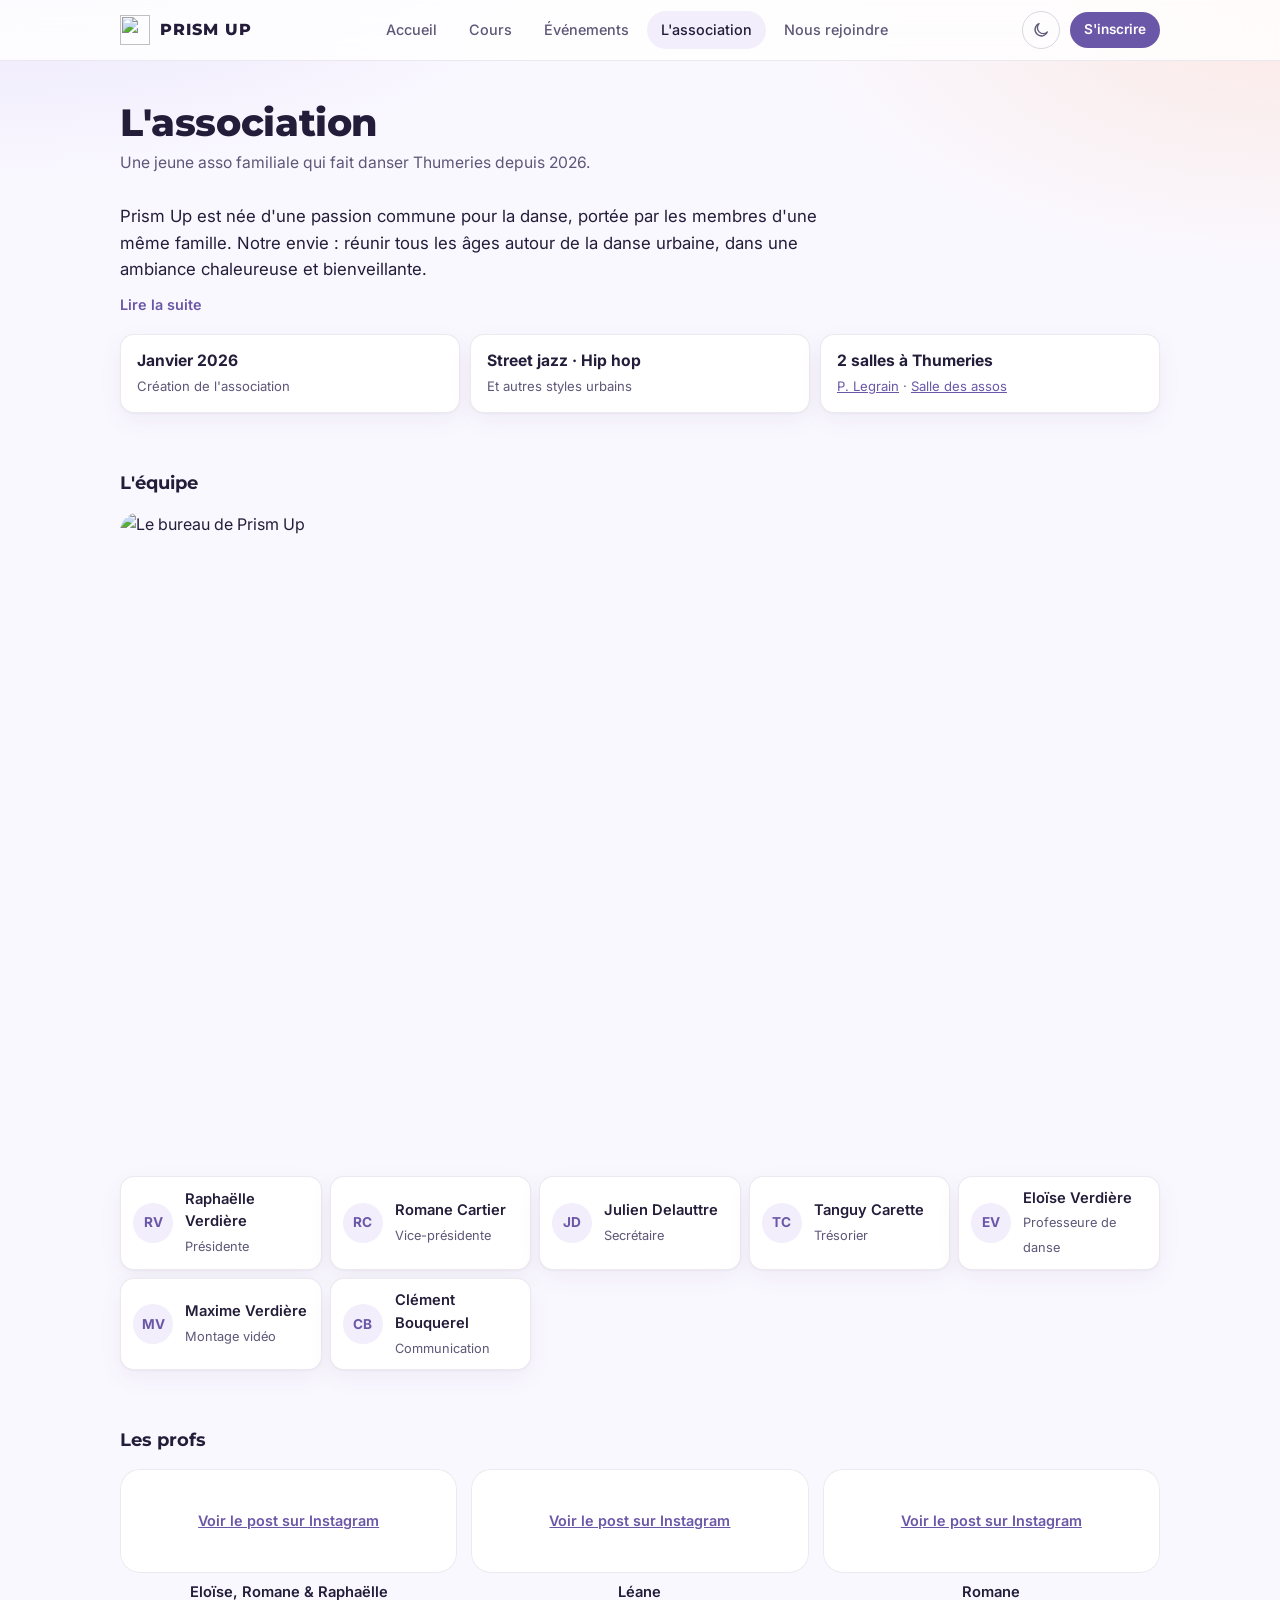
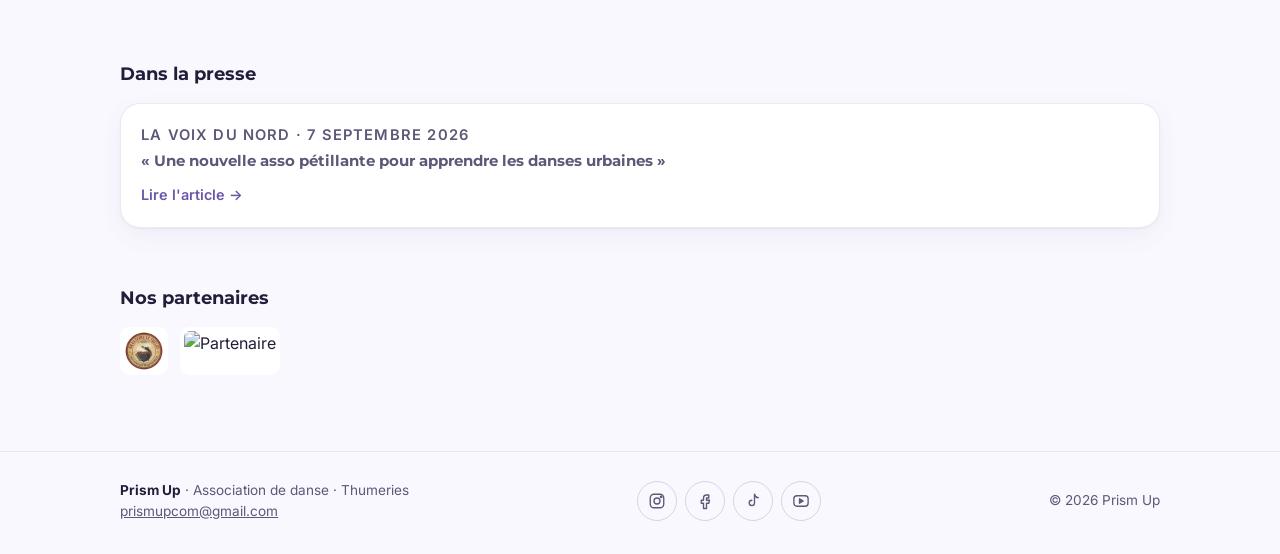
==== association.html @ 175ef006 "Numéro de version sur le CSS et le JS pour forcer la mise à jour dans les navigateurs Co-Authored-By" ====
<!DOCTYPE html>
<html lang="fr">
<head>
  <script async src="https://www.googletagmanager.com/gtag/js?id=G-5QQ5K7E4S0"></script>
  <script>
    window.dataLayer = window.dataLayer || [];
    function gtag(){dataLayer.push(arguments);}
    gtag('js', new Date());
    gtag('config', 'G-5QQ5K7E4S0');
  </script>
  <meta charset="UTF-8">
  <meta name="viewport" content="width=device-width, initial-scale=1, viewport-fit=cover">
  <meta name="theme-color" content="#19152a">
  <title>L'association — Prism Up</title>
  <meta name="description" content="Prism Up, jeune association familiale de danse urbaine à Thumeries : histoire, valeurs et équipe.">
  <link rel="icon" type="image/png" href="images/logosite.png">
  <meta property="og:type" content="website">
  <meta property="og:site_name" content="Prism Up">
  <meta property="og:title" content="L'association — Prism Up">
  <meta property="og:description" content="Prism Up, jeune association familiale de danse urbaine à Thumeries : histoire, valeurs et équipe.">
  <meta property="og:image" content="https://prism-up.fr/images/logosite.png">
  <meta property="og:locale" content="fr_FR">
  <link rel="preconnect" href="https://fonts.googleapis.com">
  <link rel="preconnect" href="https://fonts.gstatic.com" crossorigin>
  <link rel="stylesheet" href="https://fonts.googleapis.com/css2?family=Inter:wght@400;500;600;700&family=Montserrat:wght@700;800&display=swap">
  <script>
    // Thème clair/sombre appliqué avant l'affichage (évite un flash de couleur)
    try {
      document.documentElement.dataset.theme = localStorage.getItem("theme") ||
        (matchMedia("(prefers-color-scheme: light)").matches ? "light" : "dark");
    } catch (e) { document.documentElement.dataset.theme = "dark"; }
  </script>
  <link rel="stylesheet" href="css/style.css?v=202610051755">
</head>
<body data-page="association">

<main class="wrap">

  <header class="page-head">
    <h1>L'association</h1>
    <p>Une jeune asso familiale qui fait danser Thumeries depuis 2026.</p>
  </header>

  <section class="section" style="padding-top:8px">
    <div class="prose">
      <p>Prism Up est née d'une passion commune pour la danse, portée par les membres d'une même famille. Notre envie : réunir tous les âges autour de la danse urbaine, dans une ambiance chaleureuse et bienveillante.</p>
      <details class="more">
        <summary>Lire la suite</summary>
        <p>Débutant ou danseur confirmé, chacun trouve sa place pour apprendre, progresser, s'exprimer et surtout prendre du plaisir.</p>
        <p>Au-delà des cours, nous voulons créer des moments d'échange entre les générations, en favorisant l'esprit d'équipe et le respect de chacun.</p>
      </details>
    </div>

    <div class="facts-row" style="margin-top:8px">
      <div><b>Janvier 2026</b><span>Création de l'association</span></div>
      <div><b>Street jazz · Hip hop</b><span>Et autres styles urbains</span></div>
      <div><b>2 salles à Thumeries</b><span>
        <a href="https://www.google.com/maps/place/Salle+Pierre+Legrain/@50.4703874,3.0681525,18z" target="_blank" rel="noopener" style="color:var(--accent)">P. Legrain</a> ·
        <a href="https://www.google.com/maps?q=50.476677,3.054848" target="_blank" rel="noopener" style="color:var(--accent)">Salle des assos</a>
      </span></div>
    </div>
  </section>

  <section class="section">
    <h2 class="section-title">L'équipe</h2>
    <div class="team-photo"><img src="images/bureaux.jpg" alt="Le bureau de Prism Up" loading="lazy"></div>
    <div class="team" id="equipe"></div>
  </section>

  <section class="section" id="section-profs">
    <h2 class="section-title">Les profs</h2>
    <div class="insta-row" id="profs"></div>
  </section>

  <section class="section">
    <h2 class="section-title">Dans la presse</h2>
    <a class="card" href="https://www.lavoixdunord.fr/1734957/article/2026-09-07/prism-une-nouvelle-asso-petillante-pour-apprendre-les-danses-urbaines" target="_blank" rel="noopener">
      <p class="eyebrow">La Voix du Nord · 7 septembre 2026</p>
      <p class="quote">« Une nouvelle asso pétillante pour apprendre les danses urbaines »</p>
      <span style="color:var(--accent);font-weight:600;font-size:0.9rem">Lire l'article →</span>
    </a>
  </section>

  <section class="section">
    <h2 class="section-title">Nos partenaires</h2>
    <div class="partners">
      <img src="images/logosponsor.1-web.png" alt="Partenaire" loading="lazy">
      <img src="images/logosponsor.2.jpg" alt="Partenaire" loading="lazy">
    </div>
  </section>

</main>

<script src="js/main.js?v=202610051755"></script>
<script>
chargerDonnees().then(() => {
  const initiales = nom => nom.split(" ").map(m => m[0]).join("").slice(0, 2);
  document.getElementById("equipe").innerHTML = MEMBRES.map(m => `
    <div class="member">
      <div class="avatar">${m.photo ? `<img src="${m.photo}" alt="">` : initiales(m.nom)}</div>
      <div><b>${m.nom}</b><span>${m.role}</span></div>
    </div>`).join("");

  // Profs : posts Instagram, chargés seulement quand la section apparaît à l'écran
  const zoneProfs = document.getElementById("profs");
  if (!PROFS.length) document.getElementById("section-profs").hidden = true;
  zoneProfs.innerHTML = PROFS.map(p => {
    const lien = p.instagram.split("?")[0];
    return `
      <figure class="insta-card">
        <blockquote class="instagram-media" data-instgrm-permalink="${lien}" data-instgrm-version="14">
          <a href="${lien}" target="_blank" rel="noopener">Voir le post sur Instagram</a>
        </blockquote>
        ${p.legende ? `<figcaption>${p.legende}</figcaption>` : ""}
      </figure>`;
  }).join("");
  new IntersectionObserver((entrees, obs) => {
    if (!entrees.some(e => e.isIntersecting)) return;
    obs.disconnect();
    const script = document.createElement("script");
    script.src = "https://www.instagram.com/embed.js";
    script.async = true;
    document.body.append(script);
  }, { rootMargin: "400px" }).observe(zoneProfs);
});
</script>
</body>
</html>
---- css/style.css ----
/* ============================================================
   PRISM UP — Feuille de style unique
   ------------------------------------------------------------
   Pour changer les couleurs de tout le site, modifie seulement
   les variables dans :root ci-dessous.
   ============================================================ */

/* Polices chargées dans le <head> de chaque page (plus rapide qu'un @import). */

:root {
  /* Fonds : prune profonde, plus chaleureuse qu'un noir pur */
  --bg: #19152a;
  --surface: #231e36;
  --surface-2: #2d2742;
  --line: rgba(255, 255, 255, 0.09);
  --line-strong: rgba(255, 255, 255, 0.18);

  /* Textes */
  --text: #f8f5fc;
  --muted: #bbb3cc;
  --faint: #857c99;

  /* Accent principal : le lavande du logo */
  --accent: #c6bbff;
  --accent-soft: rgba(198, 187, 255, 0.14);
  --accent-ink: #1b1530;

  /* Accent chaleureux (pêche), pour ce qui doit sauter aux yeux */
  --warm: #ffb38a;
  --warm-soft: rgba(255, 179, 138, 0.14);

  /* États */
  --ok: #8fe0b5;
  --ok-soft: rgba(143, 224, 181, 0.14);
  --full: #ffa3a3;
  --full-soft: rgba(255, 163, 163, 0.13);

  /* Effets (changent avec le thème) */
  --glass: rgba(25, 21, 42, 0.78);
  --tabbar-bg: rgba(35, 30, 54, 0.94);
  --glow-1: rgba(198, 187, 255, 0.18);
  --glow-2: rgba(255, 179, 138, 0.12);
  --accent-hover: #d8d0ff;
  --placeholder-end: #2a2635;
  --shadow: none;

  --radius: 14px;
  --radius-lg: 20px;
  --max: 1080px;
  --font: 'Inter', system-ui, -apple-system, 'Segoe UI', sans-serif;
  --font-title: 'Montserrat', var(--font);
  --tabbar-h: 64px;
}


/* ─── THÈME CLAIR ───
   Activé par le bouton soleil/lune (ou selon le réglage du téléphone). */
:root[data-theme="light"] {
  --bg: #faf8ff;
  --surface: #ffffff;
  --surface-2: #f2eefb;
  --line: rgba(45, 30, 90, 0.09);
  --line-strong: rgba(45, 30, 90, 0.17);
  --text: #241d3a;
  --muted: #5e5778;
  --faint: #9a93b0;
  --accent: #6b57a8;
  --accent-soft: rgba(107, 87, 168, 0.10);
  --accent-ink: #ffffff;
  --accent-hover: #5a4793;
  --warm: #d9682c;
  --warm-soft: rgba(240, 140, 90, 0.15);
  --ok: #1d8455;
  --ok-soft: rgba(29, 132, 85, 0.10);
  --full: #c24646;
  --full-soft: rgba(194, 70, 70, 0.09);
  --glass: rgba(255, 255, 255, 0.82);
  --tabbar-bg: rgba(255, 255, 255, 0.95);
  --glow-1: rgba(150, 130, 235, 0.20);
  --glow-2: rgba(255, 170, 120, 0.20);
  --placeholder-end: #e6dff6;
  --shadow: 0 1px 2px rgba(45, 30, 90, 0.04), 0 8px 24px rgba(45, 30, 90, 0.06);
  color-scheme: light;
}
:root { color-scheme: dark; }

*, *::before, *::after { box-sizing: border-box; margin: 0; padding: 0; }

html { -webkit-text-size-adjust: 100%; scroll-behavior: smooth; }

body {
  font-family: var(--font);
  background:
    radial-gradient(900px 420px at 0% -5%, var(--glow-1), transparent 70%),
    radial-gradient(700px 380px at 100% 0%, var(--glow-2), transparent 70%),
    var(--bg);
  background-repeat: no-repeat;
  color: var(--text);
  line-height: 1.55;
  font-size: 16px;
  -webkit-font-smoothing: antialiased;
  overflow-x: hidden;
}

img { display: block; max-width: 100%; }
a { color: inherit; }
button { font: inherit; color: inherit; background: none; border: 0; cursor: pointer; }
:focus-visible { outline: 2px solid var(--accent); outline-offset: 2px; border-radius: 6px; }

.wrap { width: 100%; max-width: var(--max); margin: 0 auto; padding: 0 20px; }

/* ─── EN-TÊTE ─── */
.site-header {
  position: sticky; top: 0; z-index: 100;
  background: var(--glass);
  backdrop-filter: blur(14px); -webkit-backdrop-filter: blur(14px);
  border-bottom: 1px solid var(--line);
}
.site-header .wrap { position: relative; display: flex; align-items: center; justify-content: space-between; height: 60px; }
.brand { display: flex; align-items: center; gap: 10px; text-decoration: none; font-family: var(--font-title); font-weight: 800; letter-spacing: 1px; font-size: 1rem; }
.brand img { width: 30px; height: 30px; object-fit: contain; }
.top-links { display: flex; gap: 4px; list-style: none; }
.top-links a { display: block; padding: 8px 14px; border-radius: 999px; text-decoration: none; font-size: 0.9rem; font-weight: 500; color: var(--muted); }
.top-links a:hover { color: var(--text); }
.top-links a[aria-current="page"] { color: var(--text); background: var(--surface-2); }
.header-cta { display: inline-flex; }

/* ─── BARRE D'ONGLETS MOBILE (style appli) ─── */
.tabbar { display: none; }

@media (max-width: 760px) {
  .top-links, .site-header .header-cta { display: none; }
  .site-header .wrap { height: 52px; justify-content: center; }

  .tabbar {
    display: flex;
    position: fixed; left: 0; right: 0; bottom: 0; z-index: 200;
    height: calc(var(--tabbar-h) + env(safe-area-inset-bottom));
    padding-bottom: env(safe-area-inset-bottom);
    background: var(--tabbar-bg);
    backdrop-filter: blur(18px); -webkit-backdrop-filter: blur(18px);
    border-top: 1px solid var(--line);
  }
  .tabbar a {
    flex: 1; display: flex; flex-direction: column; align-items: center; justify-content: center; gap: 3px;
    text-decoration: none; color: var(--faint); font-size: 0.68rem; font-weight: 600;
    -webkit-tap-highlight-color: transparent;
  }
  .tabbar a svg { width: 22px; height: 22px; }
  .tabbar a[aria-current="page"] { color: var(--accent); }
  .tabbar a:active { transform: scale(0.94); }

  body { padding-bottom: calc(var(--tabbar-h) + env(safe-area-inset-bottom)); }
}

/* ─── TITRES DE PAGE ─── */
.page-head { padding: 40px 0 20px; }
.page-head h1 { font-family: var(--font-title); font-weight: 800; font-size: clamp(1.6rem, 4vw, 2.4rem); letter-spacing: -0.01em; line-height: 1.15; }
.page-head p { color: var(--muted); margin-top: 6px; font-size: 0.98rem; }
@media (max-width: 760px) { .page-head { padding: 24px 0 14px; } }

.section { padding: 28px 0; }
.section-title { font-family: var(--font-title); font-weight: 700; font-size: 1.15rem; margin-bottom: 14px; display: flex; align-items: baseline; justify-content: space-between; gap: 12px; }
.section-title a { font-family: var(--font); font-size: 0.85rem; font-weight: 600; color: var(--accent); text-decoration: none; }
.eyebrow { font-size: 0.75rem; font-weight: 600; text-transform: uppercase; letter-spacing: 0.08em; color: var(--muted); }
.muted { color: var(--muted); }
.small { font-size: 0.85rem; }

/* ─── BOUTONS ─── */
.btn {
  display: inline-flex; align-items: center; justify-content: center; gap: 8px;
  min-height: 44px; padding: 0 20px; border-radius: 999px;
  font-weight: 600; font-size: 0.92rem; text-decoration: none; white-space: nowrap;
  transition: background .2s, color .2s, border-color .2s, transform .15s;
}
.btn:active { transform: scale(0.97); }
.btn-primary { background: var(--accent); color: var(--accent-ink); }
.btn-primary:hover { background: var(--accent-hover); }
.btn-ghost { border: 1px solid var(--line-strong); color: var(--text); }
.btn-ghost:hover { border-color: var(--accent); }
.btn-sm { min-height: 36px; padding: 0 14px; font-size: 0.85rem; }
.btn-block { width: 100%; }
.btn-row { display: flex; flex-wrap: wrap; gap: 10px; }

/* ─── PASTILLES / CHIPS ─── */
.pill { display: inline-flex; align-items: center; gap: 6px; padding: 3px 10px; border-radius: 999px; font-size: 0.75rem; font-weight: 600; background: var(--surface-2); color: var(--muted); white-space: nowrap; }
.pill-accent { background: var(--accent-soft); color: var(--accent); }
.pill-warm { background: var(--warm-soft); color: var(--warm); }
.pill-ok { background: var(--ok-soft); color: var(--ok); }
.pill-full { background: var(--full-soft); color: var(--full); }

.chips { display: flex; gap: 8px; overflow-x: auto; scrollbar-width: none; padding-bottom: 2px; }
.chips::-webkit-scrollbar { display: none; }
.chip {
  flex-shrink: 0; min-height: 36px; padding: 0 14px; border-radius: 999px;
  border: 1px solid var(--line-strong); color: var(--muted); font-size: 0.86rem; font-weight: 600;
}
.chip[aria-pressed="true"] { background: var(--text); border-color: var(--text); color: var(--bg); }

/* Contrôle segmenté (À venir / Passés) */
.segmented { display: inline-flex; padding: 4px; background: var(--surface); border: 1px solid var(--line); border-radius: 999px; gap: 4px; }
.segmented button { min-height: 36px; padding: 0 18px; border-radius: 999px; font-size: 0.9rem; font-weight: 600; color: var(--muted); }
.segmented button[aria-selected="true"] { background: var(--surface-2); color: var(--text); box-shadow: inset 0 0 0 1px var(--line-strong); }

/* ─── CARTES ─── */
.card { background: var(--surface); border: 1px solid var(--line); border-radius: var(--radius-lg); padding: 20px; }
.card h3 { font-size: 1.02rem; font-weight: 700; margin-bottom: 4px; }
.card p { color: var(--muted); font-size: 0.92rem; }
a.card, button.card { display: block; text-align: left; text-decoration: none; transition: border-color .2s, transform .2s; width: 100%; }
a.card:hover, button.card:hover { border-color: var(--line-strong); }

.grid { display: grid; gap: 14px; }
.grid-2 { grid-template-columns: repeat(2, minmax(0, 1fr)); }
.grid-3 { grid-template-columns: repeat(3, minmax(0, 1fr)); }
@media (max-width: 860px) { .grid-3 { grid-template-columns: repeat(2, minmax(0, 1fr)); } }
@media (max-width: 600px) { .grid-2, .grid-3 { grid-template-columns: 1fr; } }

/* Ligne de liste (lien compact avec icône + flèche) */
.list { display: flex; flex-direction: column; background: var(--surface); border: 1px solid var(--line); border-radius: var(--radius-lg); overflow: hidden; }
.list-row { display: flex; align-items: center; gap: 14px; padding: 14px 16px; text-decoration: none; text-align: left; width: 100%; border-top: 1px solid var(--line); }
.list-row:first-child { border-top: 0; }
.list-row:hover { background: var(--surface-2); }
.list-row .ico { width: 38px; height: 38px; border-radius: 12px; background: var(--surface-2); display: grid; place-items: center; flex-shrink: 0; font-size: 1.1rem; }
.list-row .txt { flex: 1; min-width: 0; }
.list-row strong { display: block; font-size: 0.95rem; font-weight: 600; }
.list-row span.sub { display: block; color: var(--muted); font-size: 0.84rem; }
.list-row .chev { color: var(--faint); flex-shrink: 0; }

/* Bloc date (31 OCT) */
.date-block { width: 52px; flex-shrink: 0; text-align: center; border-radius: 12px; background: var(--surface-2); padding: 6px 0; line-height: 1.1; }
.date-block b { display: block; font-family: var(--font-title); font-size: 1.25rem; font-weight: 800; }
.date-block span { font-size: 0.68rem; font-weight: 700; text-transform: uppercase; color: var(--warm); letter-spacing: 0.05em; }

/* ─── IMAGES BIEN CADRÉES ───
   .frame : cadre à proportions fixes, la photo remplit le cadre (recadrage).
   .frame.poster : affiche entière, jamais coupée, sur fond flou. */
.frame { position: relative; overflow: hidden; background: var(--surface-2); aspect-ratio: 4 / 3; }
.frame > img { width: 100%; height: 100%; object-fit: cover; }
.frame.ratio-45 { aspect-ratio: 4 / 5; }
.frame.ratio-169 { aspect-ratio: 16 / 9; }
.frame.poster > .blur { position: absolute; inset: -20px; width: calc(100% + 40px); height: calc(100% + 40px); object-fit: cover; filter: blur(24px) brightness(0.55); }
.frame.poster > .main { position: relative; object-fit: contain; }
.frame .placeholder { position: absolute; inset: 0; display: grid; place-items: center; font-size: 2.4rem; background: linear-gradient(135deg, var(--surface-2), var(--placeholder-end)); }

/* ─── FEUILLE / MODALE (bottom sheet sur mobile) ─── */
.sheet-backdrop { position: fixed; inset: 0; z-index: 500; background: rgba(0, 0, 0, 0.6); display: none; align-items: center; justify-content: center; padding: 20px; }
.sheet-backdrop.open { display: flex; animation: fade .2s ease; }
.sheet { position: relative; width: 100%; max-width: 560px; max-height: 88vh; overflow-y: auto; overscroll-behavior: contain; background: var(--surface); border: 1px solid var(--line-strong); border-radius: 24px; }
.sheet.wide { max-width: 860px; }
.sheet-body { padding: 22px; }
.sheet-close { position: absolute; top: 12px; right: 12px; z-index: 3; width: 36px; height: 36px; border-radius: 50%; background: var(--glass); color: var(--text); box-shadow: var(--shadow); display: grid; place-items: center; font-size: 1.3rem; line-height: 1; }
.sheet h2 { font-family: var(--font-title); font-size: 1.35rem; font-weight: 800; line-height: 1.2; margin-bottom: 6px; padding-right: 36px; }
.sheet .facts { display: flex; flex-direction: column; gap: 10px; margin: 16px 0; padding: 14px 16px; background: var(--surface-2); border-radius: var(--radius); }
.sheet .facts div { display: flex; gap: 10px; font-size: 0.92rem; }
.sheet .facts div > span:first-child { width: 22px; flex-shrink: 0; text-align: center; }
.sheet .desc { color: var(--muted); font-size: 0.95rem; white-space: pre-line; }
.sheet .actions { display: flex; flex-direction: column; gap: 10px; margin-top: 20px; }
.sheet .actions .btn-row .btn { flex: 1; }
body.no-scroll { overflow: hidden; }

@media (max-width: 760px) {
  .sheet-backdrop { padding: 0; align-items: flex-end; }
  .sheet { max-width: none; max-height: 92vh; border-radius: 22px 22px 0 0; border-bottom: 0; padding-bottom: env(safe-area-inset-bottom); animation: slideup .25s ease; }
  .sheet::before { content: ""; position: sticky; top: 0; display: block; width: 40px; height: 4px; border-radius: 4px; background: var(--line-strong); margin: 8px auto -12px; z-index: 4; }
}

@keyframes fade { from { opacity: 0; } to { opacity: 1; } }
@keyframes slideup { from { transform: translateY(40px); opacity: .5; } to { transform: none; opacity: 1; } }


/* Visionneuse plein écran */
.viewer { position: fixed; inset: 0; z-index: 700; background: rgba(0, 0, 0, 0.94); display: none; align-items: center; justify-content: center; padding: 16px; }
.viewer.open { display: flex; }
.viewer img { max-width: 100%; max-height: 100%; object-fit: contain; border-radius: 8px; }

/* ─── ANNONCE (bandeau unique) ─── */
.notice { display: flex; align-items: center; gap: 10px; padding: 10px 14px; border-radius: var(--radius); background: var(--surface); border: 1px solid var(--line); font-size: 0.88rem; text-decoration: none; }
.notice .dot { width: 8px; height: 8px; border-radius: 50%; background: var(--ok); flex-shrink: 0; }
.notice strong { font-weight: 600; }
.notice .chev { margin-left: auto; color: var(--faint); }

/* ─── ACCUEIL ─── */
.hero { padding: 48px 0 28px; display: grid; grid-template-columns: 1.2fr 1fr; gap: 32px; align-items: center; }
.hero h1 { font-family: var(--font-title); font-weight: 800; font-size: clamp(2.2rem, 6vw, 3.6rem); line-height: 1.02; letter-spacing: -0.02em; }
.hero h1 span { background: linear-gradient(90deg, var(--accent), var(--warm)); -webkit-background-clip: text; background-clip: text; color: transparent; }
.hero p.lead { color: var(--muted); font-size: 1.05rem; margin: 14px 0 22px; max-width: 46ch; }
.hero-visual { justify-self: center; width: min(260px, 70%); aspect-ratio: 1; border-radius: 50%; background: radial-gradient(circle at 50% 40%, rgba(185, 176, 232, 0.16), transparent 70%); display: grid; place-items: center; }
.hero-visual img { width: 78%; }
@media (max-width: 760px) {
  .hero { grid-template-columns: 1fr; padding: 28px 0 16px; gap: 0; text-align: left; }
  .hero-visual { display: none; }
  .hero p.lead { font-size: 0.98rem; margin: 10px 0 18px; }
  .hero .btn-row .btn { flex: 1; }
}

/* Carte "prochain événement" en vedette */
.card.feature { display: grid; grid-template-columns: 200px 1fr; overflow: hidden; padding: 0; text-decoration: none; }
.feature .frame { aspect-ratio: auto; height: 100%; min-height: 200px; }
.feature .body { padding: 20px; display: flex; flex-direction: column; gap: 8px; }
.feature h3 { font-family: var(--font-title); font-size: 1.25rem; font-weight: 800; line-height: 1.2; }
.feature .meta { color: var(--muted); font-size: 0.9rem; }
.feature .foot { margin-top: auto; display: flex; align-items: center; gap: 10px; flex-wrap: wrap; padding-top: 6px; }
@media (max-width: 600px) {
  .card.feature { grid-template-columns: 110px 1fr; }
  .feature .frame { min-height: 0; }
  .feature .body { padding: 14px; gap: 4px; }
  .feature h3 { font-size: 1.02rem; }
  .feature .meta { font-size: 0.82rem; }
}

.countdown { font-size: 0.82rem; font-weight: 600; color: var(--warm); }

.partners { display: flex; gap: 12px; align-items: center; flex-wrap: wrap; }
.partners img { height: 48px; width: auto; border-radius: 10px; background: #fff; padding: 4px; object-fit: contain; }

/* ─── COURS : PLANNING ─── */
.planning-tools { display: flex; flex-direction: column; gap: 12px; margin-bottom: 16px; }
.week { display: grid; grid-template-columns: repeat(4, minmax(0, 1fr)); gap: 14px; }
.day { min-width: 0; display: flex; flex-direction: column; gap: 8px; }
.day-head { padding: 0 4px 4px; }
.day-head h2 { font-size: 1rem; font-weight: 700; }
.day-head p { font-size: 0.8rem; color: var(--muted); }
.slot { display: flex; flex-direction: column; gap: 6px; padding: 14px; background: var(--surface); border: 1px solid var(--line); border-radius: var(--radius); text-align: left; width: 100%; transition: border-color .2s; }
.slot:hover { border-color: var(--line-strong); }
.slot .time { font-size: 0.8rem; font-weight: 600; color: var(--muted); font-variant-numeric: tabular-nums; }
.slot .name { font-weight: 700; font-size: 0.98rem; line-height: 1.25; }
.slot .who { font-size: 0.82rem; color: var(--muted); }
.slot .tags { display: flex; gap: 6px; flex-wrap: wrap; margin-top: 2px; }
.slot.is-full .name { color: var(--muted); }
.slot .br-m { display: none; }
.slot.is-hidden, .day.is-hidden { display: none; }
.day-tabs { display: none; }
.empty { padding: 24px; text-align: center; color: var(--muted); font-size: 0.92rem; background: var(--surface); border: 1px dashed var(--line-strong); border-radius: var(--radius); }

@media (max-width: 860px) {
  .week { grid-template-columns: minmax(0, 1fr); }
  .day-tabs { display: flex; width: 100%; }
  .day-tabs button { flex: 1; padding: 0 6px; }
  .week.by-day .day:not(.is-active) { display: none; }
  .week.by-day .day-head { display: none; }
  .slot { display: grid; grid-template-columns: 58px minmax(0, 1fr); column-gap: 12px; row-gap: 6px; align-items: start; }
  .slot .br-m { display: inline; }
  .slot .time { line-height: 1.25; padding-top: 2px; }
  .slot .tags { grid-column: 2; margin: 0; }
}

.info-strip { display: grid; grid-template-columns: repeat(3, minmax(0, 1fr)); gap: 10px; }
.info-strip > div { padding: 14px 16px; background: var(--surface); border: 1px solid var(--line); border-radius: var(--radius); }
.info-strip b { display: block; font-size: 1rem; }
.info-strip span { font-size: 0.82rem; color: var(--muted); }
@media (max-width: 600px) { .info-strip { grid-template-columns: 1fr; } .info-strip > div { display: flex; justify-content: space-between; align-items: baseline; gap: 10px; padding: 12px 14px; } }

/* FAQ repliable */
.faq { display: flex; flex-direction: column; background: var(--surface); border: 1px solid var(--line); border-radius: var(--radius-lg); overflow: hidden; }
.faq details { border-top: 1px solid var(--line); }
.faq details:first-child { border-top: 0; }
.faq summary { list-style: none; cursor: pointer; padding: 16px 18px; font-weight: 600; font-size: 0.95rem; display: flex; justify-content: space-between; gap: 12px; }
.faq summary::-webkit-details-marker { display: none; }
.faq summary::after { content: "+"; color: var(--faint); font-size: 1.2rem; line-height: 1; }
.faq details[open] summary::after { content: "−"; }
.faq .answer { padding: 0 18px 16px; color: var(--muted); font-size: 0.92rem; }

/* ─── ÉVÉNEMENTS ─── */
.events-toolbar { display: flex; flex-wrap: wrap; align-items: center; justify-content: space-between; gap: 12px; margin-bottom: 18px; }
.month { margin-top: 22px; }
.month h3 { font-size: 0.78rem; font-weight: 700; text-transform: uppercase; letter-spacing: 0.08em; color: var(--muted); margin: 0 0 8px 4px; }
.ev-row .txt strong { white-space: nowrap; overflow: hidden; text-overflow: ellipsis; }

.ev-grid { display: grid; grid-template-columns: repeat(3, minmax(0, 1fr)); gap: 14px; }
@media (max-width: 860px) { .ev-grid { grid-template-columns: repeat(2, minmax(0, 1fr)); gap: 10px; } }
.ev-card { background: var(--surface); border: 1px solid var(--line); border-radius: var(--radius-lg); overflow: hidden; text-align: left; width: 100%; transition: border-color .2s; }
.ev-card:hover { border-color: var(--line-strong); }
.ev-card .body { padding: 12px 14px 14px; }
.ev-card .eyebrow { font-size: 0.7rem; }
.ev-card h4 { font-size: 0.95rem; font-weight: 700; line-height: 1.3; margin-top: 2px; }
.ev-card .count { position: absolute; right: 8px; bottom: 8px; padding: 2px 8px; border-radius: 999px; background: rgba(0, 0, 0, 0.6); color: #fff; font-size: 0.72rem; font-weight: 600; }
@media (max-width: 600px) { .ev-card .body { padding: 10px 12px 12px; } .ev-card h4 { font-size: 0.88rem; } }

.season-select { min-height: 40px; padding: 0 36px 0 14px; border-radius: 999px; background: var(--surface); border: 1px solid var(--line-strong); color: var(--text); font: inherit; font-size: 0.88rem; font-weight: 600; appearance: none; background-image: url("data:image/svg+xml,%3Csvg xmlns='http://www.w3.org/2000/svg' width='12' height='12' fill='none' stroke='%23a39fae' stroke-width='2'%3E%3Cpath d='M2 4l4 4 4-4'/%3E%3C/svg%3E"); background-repeat: no-repeat; background-position: right 14px center; }

.video-box { aspect-ratio: 9 / 16; max-height: 70vh; margin: 16px auto 0; border-radius: var(--radius); overflow: hidden; background: #000; }
.video-box iframe { width: 100%; height: 100%; border: 0; }

.sheet-media { display: grid; grid-template-columns: 1fr; }
.sheet.wide .sheet-media { grid-template-columns: 320px 1fr; }
.sheet.wide .sheet-media .frame { height: 100%; aspect-ratio: auto; min-height: 400px; border-radius: 24px 0 0 24px; }
@media (max-width: 760px) {
  .sheet.wide .sheet-media { grid-template-columns: 1fr; }
  .sheet.wide .sheet-media .frame { aspect-ratio: 4 / 5; min-height: 0; max-height: 52vh; border-radius: 22px 22px 0 0; }
}

/* ─── ASSOCIATION ─── */
.prose p { color: var(--muted); margin-bottom: 12px; font-size: 0.98rem; max-width: 68ch; }
.prose p:first-child { color: var(--text); font-size: 1.05rem; }
.more summary { cursor: pointer; color: var(--accent); font-weight: 600; font-size: 0.9rem; list-style: none; margin-bottom: 10px; }
.more summary::-webkit-details-marker { display: none; }
.more[open] summary { display: none; }
.facts-row { display: grid; grid-template-columns: repeat(3, minmax(0, 1fr)); gap: 10px; }
.facts-row > div { padding: 14px 16px; background: var(--surface); border: 1px solid var(--line); border-radius: var(--radius); }
.facts-row b { display: block; font-size: 0.98rem; }
.facts-row span { color: var(--muted); font-size: 0.82rem; }
@media (max-width: 600px) { .facts-row { grid-template-columns: 1fr; } }
.team-photo { border-radius: var(--radius-lg); overflow: hidden; aspect-ratio: 16 / 10; }
.team-photo img { width: 100%; height: 100%; object-fit: cover; object-position: center 30%; }
.team { display: grid; grid-template-columns: repeat(auto-fill, minmax(200px, 1fr)); gap: 8px; margin-top: 14px; }
.member { display: flex; align-items: center; gap: 12px; padding: 10px 12px; background: var(--surface); border: 1px solid var(--line); border-radius: var(--radius); }
.avatar { width: 40px; height: 40px; border-radius: 50%; background: var(--surface-2); display: grid; place-items: center; font-weight: 700; font-size: 0.85rem; color: var(--accent); flex-shrink: 0; overflow: hidden; }
.avatar img { width: 100%; height: 100%; object-fit: cover; }
.member b { display: block; font-size: 0.92rem; font-weight: 600; }
.member span { font-size: 0.8rem; color: var(--muted); }
.quote { font-family: var(--font-title); font-weight: 700; font-size: 1.1rem; line-height: 1.35; margin: 6px 0 10px; }

/* Posts Instagram des profs : défilement horizontal sur mobile */
.insta-row { display: grid; grid-template-columns: repeat(3, minmax(0, 1fr)); gap: 14px; align-items: start; }
.insta-card { min-width: 0; }
.insta-card .instagram-media { margin: 0 !important; min-width: 0 !important; width: 100% !important; border-radius: var(--radius-lg) !important; overflow: hidden; }
.insta-card .instagram-media a { display: block; padding: 40px 16px; text-align: center; color: var(--accent); background: var(--surface); border: 1px solid var(--line); border-radius: var(--radius-lg); font-weight: 600; font-size: 0.9rem; }
.insta-card figcaption { margin-top: 8px; font-weight: 600; font-size: 0.92rem; text-align: center; }
@media (max-width: 860px) {
  .insta-row { display: flex; overflow-x: auto; scroll-snap-type: x mandatory; scrollbar-width: none; margin: 0 -20px; padding: 0 20px 4px; }
  .insta-row::-webkit-scrollbar { display: none; }
  .insta-card { flex: 0 0 86%; max-width: 360px; scroll-snap-align: center; }
}

/* ─── BANDEAU D'ALERTE (modifiable depuis /admin) ─── */
.alert-bar { display: block; background: var(--accent-soft); border-bottom: 1px solid var(--line); text-decoration: none; font-size: 0.9rem; font-weight: 600; position: relative; z-index: 2; }
.alert-bar .wrap { display: flex; align-items: center; gap: 10px; padding-top: 10px; padding-bottom: 10px; }
.alert-bar .chev { margin-left: auto; color: var(--faint); }
.alert-bar.urgent { background: var(--full-soft); color: var(--full); }

/* ─── FORMULAIRES ─── */
.field { display: flex; flex-direction: column; gap: 6px; margin-bottom: 14px; }
.field label { font-size: 0.85rem; font-weight: 600; color: var(--muted); }
.field input, .field select, .field textarea {
  width: 100%; min-height: 46px; padding: 12px 14px; border-radius: 12px;
  background: var(--bg); border: 1px solid var(--line-strong); color: var(--text); font: inherit; font-size: 16px;
}
.field textarea { resize: vertical; min-height: 120px; }
.field input:focus, .field select:focus, .field textarea:focus { outline: none; border-color: var(--accent); }
.field select option { background: var(--surface); }
.stars { display: flex; gap: 4px; }
.stars button { font-size: 1.6rem; color: var(--faint); line-height: 1; padding: 4px; }
.stars button.on { color: #f2c94c; }
.form-msg { margin-top: 12px; font-size: 0.9rem; font-weight: 600; color: var(--ok); display: none; }

/* ─── PIED DE PAGE ─── */
.site-footer { margin-top: 48px; border-top: 1px solid var(--line); padding: 28px 0 32px; color: var(--muted); font-size: 0.85rem; }
.site-footer .wrap { display: flex; flex-wrap: wrap; align-items: center; justify-content: space-between; gap: 16px; }
.socials { display: flex; gap: 8px; }
.socials a { width: 40px; height: 40px; border-radius: 50%; border: 1px solid var(--line-strong); display: grid; place-items: center; color: var(--muted); }
.socials a:hover { color: var(--text); border-color: var(--accent); }
.socials svg { width: 18px; height: 18px; }
@media (max-width: 760px) { .site-footer { margin-top: 32px; padding: 22px 0; } .site-footer .wrap { flex-direction: column; text-align: center; } }

/* ─── ÉVÉNEMENTS EN VEDETTE (même jour = même mise en valeur) ─── */
.spotlight-head { display: flex; align-items: baseline; justify-content: space-between; gap: 10px; flex-wrap: wrap; margin-bottom: 10px; }
.spotlight-head h3 { font-family: var(--font-title); font-weight: 800; font-size: 1.1rem; }
.spotlight { display: grid; grid-template-columns: repeat(auto-fill, minmax(240px, 1fr)); gap: 14px; }
.spotlight.solo { grid-template-columns: minmax(0, 1fr); }
.poster-card { display: flex; flex-direction: column; background: var(--surface); border: 1px solid var(--line); border-radius: var(--radius-lg); overflow: hidden; text-align: left; text-decoration: none; width: 100%; transition: border-color .2s, transform .2s; }
.poster-card:hover { border-color: var(--line-strong); transform: translateY(-2px); }
.poster-card .body { padding: 12px 14px 14px; display: flex; flex-direction: column; gap: 6px; flex: 1; }
.poster-card h4 { font-size: 1rem; font-weight: 700; line-height: 1.25; }
.poster-card .meta { color: var(--muted); font-size: 0.85rem; }
.poster-card .foot { margin-top: auto; padding-top: 6px; display: flex; align-items: center; justify-content: space-between; gap: 8px; flex-wrap: wrap; }
.poster-card .cta { color: var(--accent); font-weight: 600; font-size: 0.88rem; }
.spotlight:not(.solo) { grid-template-columns: repeat(auto-fit, minmax(380px, 1fr)); }
.spotlight:not(.solo) .poster-card { display: grid; grid-template-columns: 190px 1fr; }
.spotlight:not(.solo) .poster-card .frame { aspect-ratio: auto; height: 100%; min-height: 240px; }
.spotlight:not(.solo) .poster-card .body { padding: 16px; gap: 8px; }
.spotlight:not(.solo) .poster-card h4 { font-size: 1.08rem; }
.spotlight.solo .poster-card { display: grid; grid-template-columns: 260px 1fr; }
.spotlight.solo .poster-card .frame { aspect-ratio: auto; height: 100%; min-height: 300px; }
.spotlight.solo .poster-card .body { padding: 20px; gap: 8px; }
.spotlight.solo .poster-card h4 { font-family: var(--font-title); font-size: 1.3rem; font-weight: 800; }
@media (max-width: 600px) {
  .spotlight, .spotlight:not(.solo) { grid-template-columns: repeat(2, minmax(0, 1fr)); gap: 10px; }
  .spotlight:not(.solo) .poster-card { display: flex; }
  .spotlight:not(.solo) .poster-card .frame { aspect-ratio: 4 / 5; height: auto; min-height: 0; }
  .spotlight:not(.solo) .poster-card .body { padding: 10px 11px 12px; gap: 4px; }
  .spotlight:not(.solo) .poster-card h4 { font-size: 0.9rem; }
  .spotlight.solo { grid-template-columns: minmax(0, 1fr); }
  .poster-card .body { padding: 10px 11px 12px; gap: 4px; }
  .poster-card h4 { font-size: 0.9rem; }
  .poster-card .meta { font-size: 0.78rem; }
  .poster-card .foot .pill { display: none; }
  .spotlight.solo .poster-card { grid-template-columns: 120px 1fr; }
  .spotlight.solo .poster-card .frame { min-height: 0; }
  .spotlight.solo .poster-card .body { padding: 14px; }
  .spotlight.solo .poster-card h4 { font-size: 1.05rem; }
}

/* ─── CARROUSEL PHOTOS (fiche événement) ───
   Toutes les photos dans un cadre de même taille, entières, sur fond flou. */
.carousel { position: relative; background: #0d0a16; }
.carousel-track { display: flex; overflow-x: auto; scroll-snap-type: x mandatory; scrollbar-width: none; }
.carousel-track::-webkit-scrollbar { display: none; }
.carousel-track .frame { flex: 0 0 100%; scroll-snap-align: center; aspect-ratio: 4 / 3; cursor: zoom-in; }
.carousel-btn { position: absolute; top: 50%; transform: translateY(-50%); width: 40px; height: 40px; border-radius: 50%; background: var(--glass); color: var(--text); display: grid; place-items: center; font-size: 1.4rem; line-height: 1; z-index: 2; }
.carousel-btn.prev { left: 10px; }
.carousel-btn.next { right: 10px; }
.carousel-count { position: absolute; left: 50%; bottom: 10px; transform: translateX(-50%); padding: 3px 10px; border-radius: 999px; background: rgba(0, 0, 0, 0.6); color: #fff; font-size: 0.78rem; font-weight: 600; z-index: 2; }
.thumbs { display: flex; gap: 6px; overflow-x: auto; scrollbar-width: none; padding: 10px 22px 0; }
.thumbs::-webkit-scrollbar { display: none; }
.thumbs button { flex: 0 0 64px; height: 48px; border-radius: 8px; overflow: hidden; opacity: 0.5; border: 2px solid transparent; }
.thumbs button[aria-current="true"] { opacity: 1; border-color: var(--accent); }
.thumbs img { width: 100%; height: 100%; object-fit: cover; }
.sheet.photos { max-width: 720px; }
@media (max-width: 760px) { .carousel-btn { display: none; } .carousel { border-radius: 22px 22px 0 0; overflow: hidden; } }

.viewer .nav { position: absolute; top: 50%; transform: translateY(-50%); width: 48px; height: 48px; border-radius: 50%; background: rgba(255, 255, 255, 0.12); color: #fff; font-size: 1.6rem; display: grid; place-items: center; }
.viewer .nav.prev { left: 12px; }
.viewer .nav.next { right: 12px; }
.viewer .vcount { position: absolute; top: 16px; left: 50%; transform: translateX(-50%); font-size: 0.85rem; color: rgba(255, 255, 255, 0.7); }

/* Ombres douces (visibles surtout en thème clair) */
.card, .list, .slot, .poster-card, .ev-card, .faq, .info-strip > div, .facts-row > div, .member, .notice, .segmented { box-shadow: var(--shadow); }
.sheet { box-shadow: 0 20px 60px rgba(0, 0, 0, 0.25); }

/* Bouton clair / sombre */
.theme-toggle { width: 38px; height: 38px; border-radius: 50%; display: grid; place-items: center; color: var(--muted); border: 1px solid var(--line-strong); flex-shrink: 0; }
.theme-toggle:hover { color: var(--text); border-color: var(--accent); }
.theme-toggle svg { width: 18px; height: 18px; }
.header-actions { display: flex; align-items: center; gap: 10px; }
@media (max-width: 760px) {
  .site-header .header-actions { position: absolute; right: 16px; top: 50%; transform: translateY(-50%); }
  .theme-toggle { width: 34px; height: 34px; }
}

/* ─── THÈME HALLOWEEN (activé automatiquement, voir js/main.js) ─── */
.theme-halloween {
  --warm: #ff9a3c;
  --warm-soft: rgba(255, 154, 60, 0.15);
}
.theme-halloween { --glow-2: rgba(255, 154, 60, 0.18); }
:root[data-theme="light"].theme-halloween { --warm: #d4600a; }
.season-deco { position: fixed; inset: 0; pointer-events: none; z-index: 0; overflow: hidden; }
.season-deco span { position: absolute; font-size: 22px; opacity: 0.18; animation: float 9s ease-in-out infinite; }
main, .site-footer { position: relative; z-index: 1; }
@keyframes float { 0%, 100% { transform: translate(0, 0) rotate(-6deg); } 50% { transform: translate(14px, -18px) rotate(6deg); } }
.season-banner { display: flex; align-items: center; gap: 12px; padding: 12px 16px; border-radius: var(--radius); background: linear-gradient(90deg, rgba(255, 154, 60, 0.16), rgba(198, 187, 255, 0.10)); border: 1px solid rgba(255, 154, 60, 0.3); text-decoration: none; font-size: 0.9rem; margin-bottom: 12px; }
.season-banner .big { font-size: 1.5rem; line-height: 1; }
.season-banner strong { display: block; }
.season-banner .chev { margin-left: auto; color: var(--warm); }

@media (prefers-reduced-motion: reduce) {
  *, *::before, *::after { animation: none !important; transition: none !important; scroll-behavior: auto !important; }
}
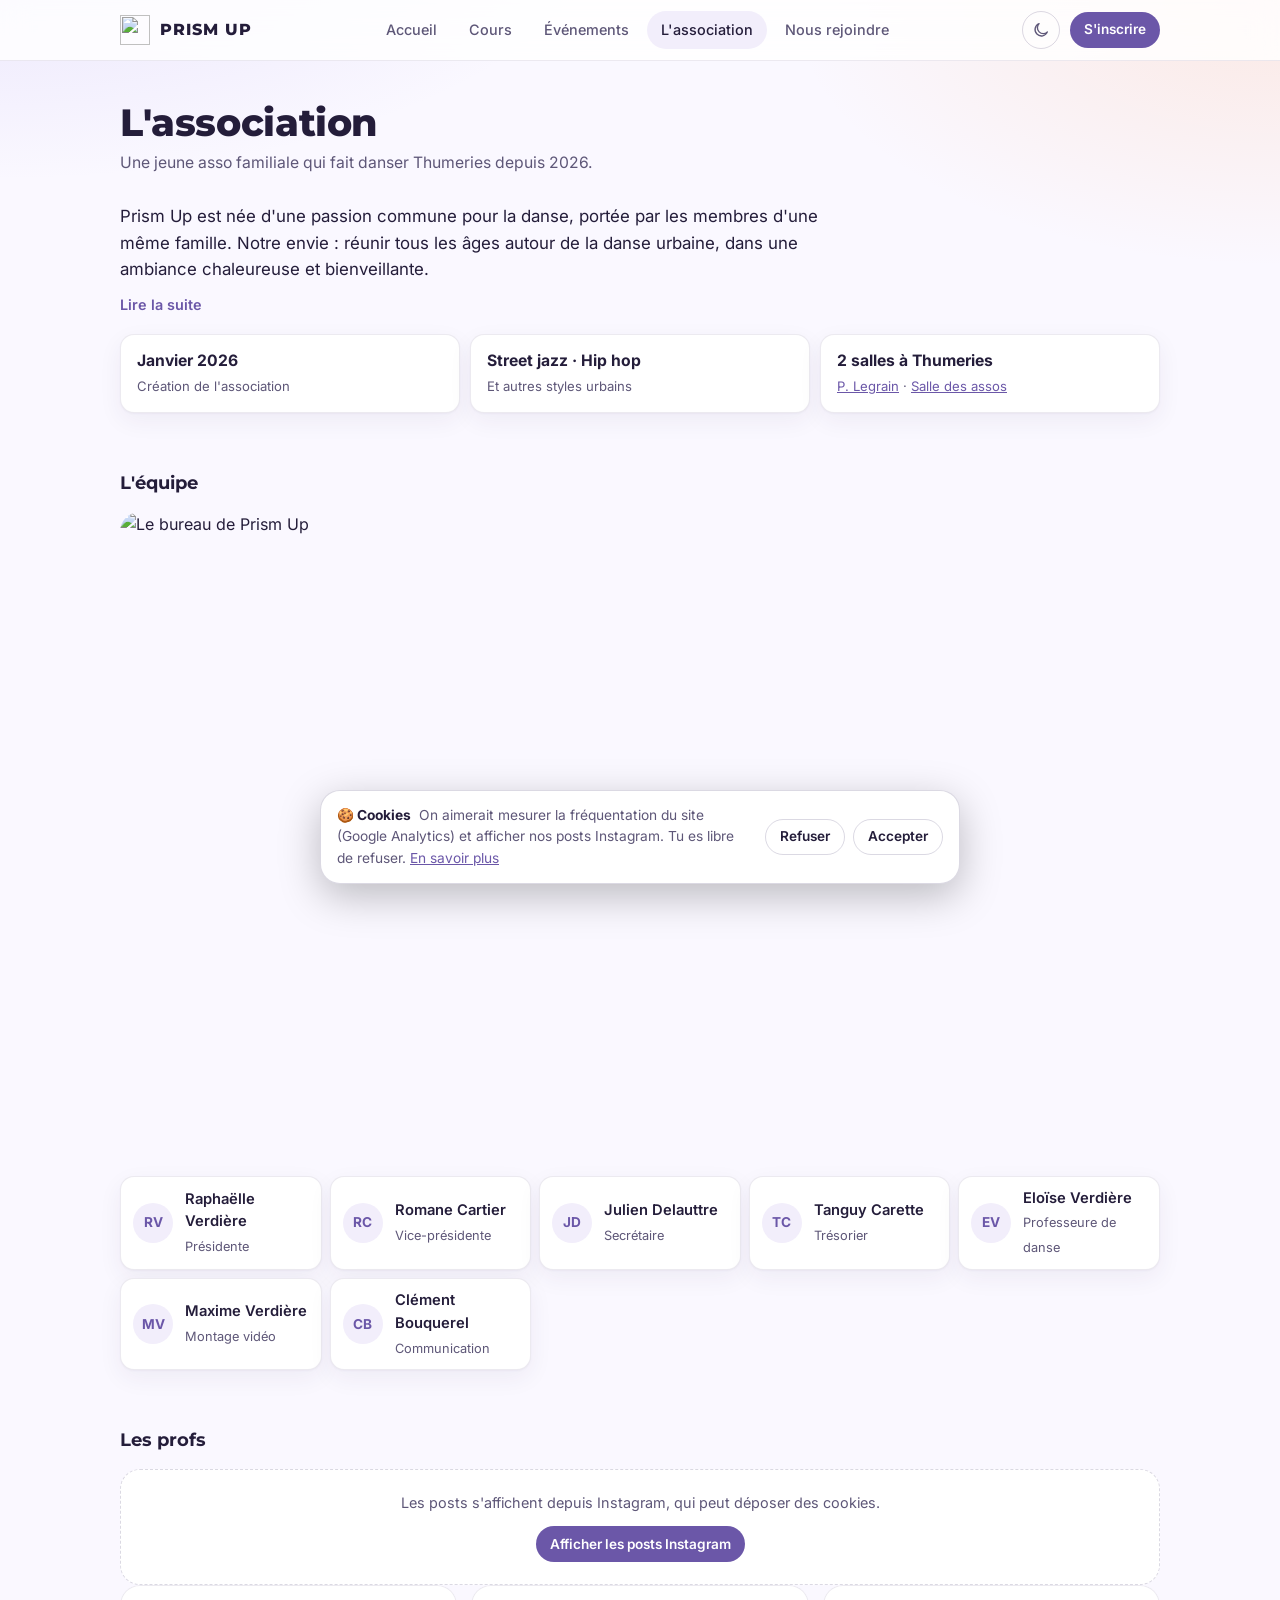
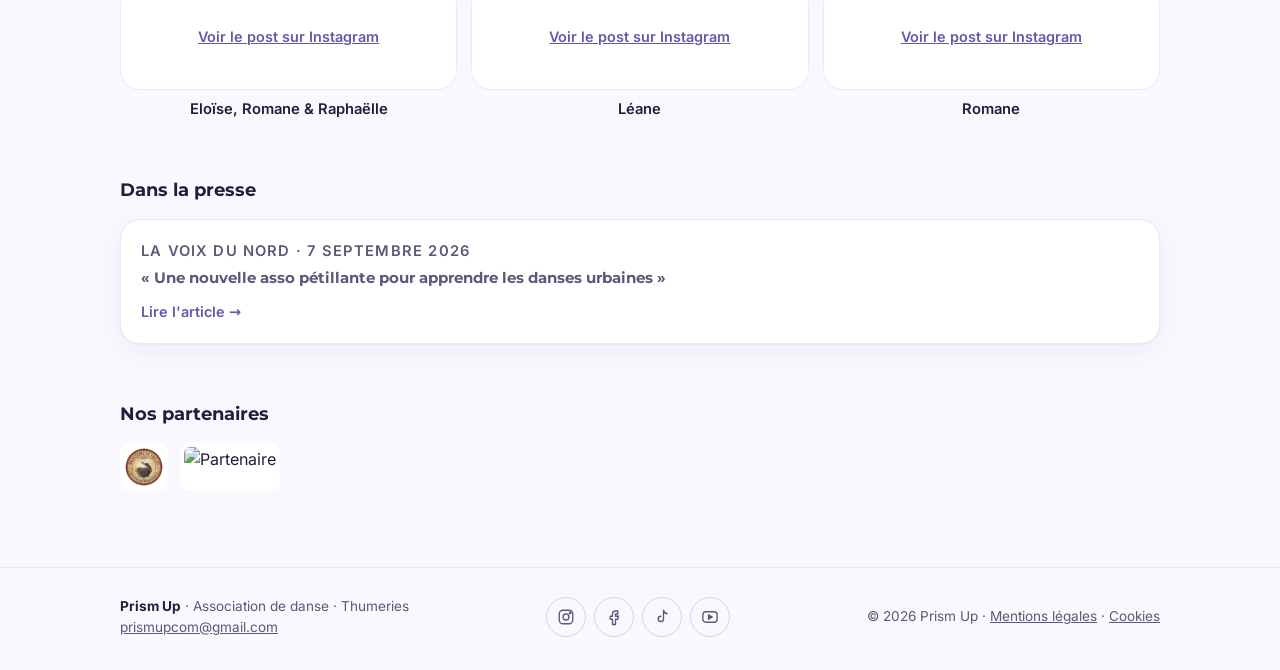
==== commit cb4f3f7b: "Conformité : bandeau cookies (CNIL), mentions légales, polices hébergées sur le site - Google Analyt" ====
--- a/association.html
+++ b/association.html
@@ -1,28 +1,25 @@
 <!DOCTYPE html>
 <html lang="fr">
 <head>
-  <script async src="https://www.googletagmanager.com/gtag/js?id=G-5QQ5K7E4S0"></script>
-  <script>
-    window.dataLayer = window.dataLayer || [];
-    function gtag(){dataLayer.push(arguments);}
-    gtag('js', new Date());
-    gtag('config', 'G-5QQ5K7E4S0');
-  </script>
   <meta charset="UTF-8">
   <meta name="viewport" content="width=device-width, initial-scale=1, viewport-fit=cover">
   <meta name="theme-color" content="#19152a">
   <title>L'association — Prism Up</title>
   <meta name="description" content="Prism Up, jeune association familiale de danse urbaine à Thumeries : histoire, valeurs et équipe.">
   <link rel="icon" type="image/png" href="images/logosite.png">
+  <link rel="manifest" href="manifest.webmanifest">
+  <link rel="apple-touch-icon" href="images/icones/apple-touch-icon.png">
+  <meta name="apple-mobile-web-app-capable" content="yes">
+  <meta name="mobile-web-app-capable" content="yes">
+  <meta name="apple-mobile-web-app-title" content="Prism Up">
+  <meta name="apple-mobile-web-app-status-bar-style" content="default">
   <meta property="og:type" content="website">
   <meta property="og:site_name" content="Prism Up">
   <meta property="og:title" content="L'association — Prism Up">
   <meta property="og:description" content="Prism Up, jeune association familiale de danse urbaine à Thumeries : histoire, valeurs et équipe.">
   <meta property="og:image" content="https://prism-up.fr/images/logosite.png">
   <meta property="og:locale" content="fr_FR">
-  <link rel="preconnect" href="https://fonts.googleapis.com">
-  <link rel="preconnect" href="https://fonts.gstatic.com" crossorigin>
-  <link rel="stylesheet" href="https://fonts.googleapis.com/css2?family=Inter:wght@400;500;600;700&family=Montserrat:wght@700;800&display=swap">
+  <link rel="preload" href="fonts/inter-latin-400-normal.woff2" as="font" type="font/woff2" crossorigin>
   <script>
     // Thème clair/sombre appliqué avant l'affichage (évite un flash de couleur)
     try {
@@ -30,7 +27,7 @@
         (matchMedia("(prefers-color-scheme: light)").matches ? "light" : "dark");
     } catch (e) { document.documentElement.dataset.theme = "dark"; }
   </script>
-  <link rel="stylesheet" href="css/style.css?v=202610051755">
+  <link rel="stylesheet" href="css/style.css?v=202610061341">
 </head>
 <body data-page="association">
 
@@ -91,7 +88,7 @@
 
 </main>
 
-<script src="js/main.js?v=202610051755"></script>
+<script src="js/main.js?v=202610061341"></script>
 <script>
 chargerDonnees().then(() => {
   const initiales = nom => nom.split(" ").map(m => m[0]).join("").slice(0, 2);
@@ -114,14 +111,32 @@
         ${p.legende ? `<figcaption>${p.legende}</figcaption>` : ""}
       </figure>`;
   }).join("");
-  new IntersectionObserver((entrees, obs) => {
-    if (!entrees.some(e => e.isIntersecting)) return;
-    obs.disconnect();
+  // Instagram dépose des cookies : les posts ne s'affichent qu'avec l'accord du visiteur
+  function chargerInstagram() {
+    document.getElementById("insta-attente")?.remove();
+    if (document.querySelector('script[src*="instagram.com/embed.js"]')) return;
     const script = document.createElement("script");
     script.src = "https://www.instagram.com/embed.js";
     script.async = true;
     document.body.append(script);
-  }, { rootMargin: "400px" }).observe(zoneProfs);
+  }
+  if (PROFS.length && lireConsentement() === "accepte") {
+    new IntersectionObserver((entrees, obs) => {
+      if (!entrees.some(e => e.isIntersecting)) return;
+      obs.disconnect();
+      chargerInstagram();
+    }, { rootMargin: "400px" }).observe(zoneProfs);
+  } else if (PROFS.length) {
+    zoneProfs.insertAdjacentHTML("beforebegin", `
+      <div class="insta-attente" id="insta-attente">
+        Les posts s'affichent depuis Instagram, qui peut déposer des cookies.
+        <br><button class="btn btn-primary btn-sm" id="voir-insta">Afficher les posts Instagram</button>
+      </div>`);
+    zoneProfs.hidden = true;
+    const afficher = () => { zoneProfs.hidden = false; chargerInstagram(); };
+    document.getElementById("voir-insta").addEventListener("click", afficher);
+    addEventListener("consentement", e => { if (e.detail === "accepte") afficher(); });
+  }
 });
 </script>
 </body>
--- a/css/style.css
+++ b/css/style.css
@@ -5,7 +5,13 @@
    les variables dans :root ci-dessous.
    ============================================================ */
 
-/* Polices chargées dans le <head> de chaque page (plus rapide qu'un @import). */
+/* Polices hébergées sur le site (aucune donnée envoyée à Google). Licence OFL : fonts/ */
+@font-face { font-family: "Inter"; font-style: normal; font-weight: 400; font-display: swap; src: url("../fonts/inter-latin-400-normal.woff2") format("woff2"); }
+@font-face { font-family: "Inter"; font-style: normal; font-weight: 500; font-display: swap; src: url("../fonts/inter-latin-500-normal.woff2") format("woff2"); }
+@font-face { font-family: "Inter"; font-style: normal; font-weight: 600; font-display: swap; src: url("../fonts/inter-latin-600-normal.woff2") format("woff2"); }
+@font-face { font-family: "Inter"; font-style: normal; font-weight: 700; font-display: swap; src: url("../fonts/inter-latin-700-normal.woff2") format("woff2"); }
+@font-face { font-family: "Montserrat"; font-style: normal; font-weight: 700; font-display: swap; src: url("../fonts/montserrat-latin-700-normal.woff2") format("woff2"); }
+@font-face { font-family: "Montserrat"; font-style: normal; font-weight: 800; font-display: swap; src: url("../fonts/montserrat-latin-800-normal.woff2") format("woff2"); }
 
 :root {
   /* Fonds : prune profonde, plus chaleureuse qu'un noir pur */
@@ -427,6 +433,72 @@
 .alert-bar .wrap { display: flex; align-items: center; gap: 10px; padding-top: 10px; padding-bottom: 10px; }
 .alert-bar .chev { margin-left: auto; color: var(--faint); }
 .alert-bar.urgent { background: var(--full-soft); color: var(--full); }
+
+/* ─── QUEL COURS POUR MOI ? ─── */
+.finder .finder-q { font-weight: 600; font-size: 0.9rem; color: var(--muted); margin-bottom: 10px; }
+.finder .chips { margin: 0 -20px; padding: 0 20px 2px; }
+.finder-summary { margin: 16px 0 10px; font-size: 0.92rem; color: var(--muted); }
+.finder-summary strong { color: var(--text); }
+.finder-sub { margin: 14px 0 8px; font-size: 0.78rem; font-weight: 700; text-transform: uppercase; letter-spacing: 0.06em; color: var(--muted); }
+.finder .list { box-shadow: none; }
+.finder .list-row .txt strong { white-space: nowrap; overflow: hidden; text-overflow: ellipsis; }
+.finder .date-block b { font-size: 0.95rem; text-transform: capitalize; }
+.finder .date-block span { font-size: 0.7rem; text-transform: none; }
+
+/* ─── SOUVENIRS : bandes de photos qui défilent ─── */
+.souvenirs { display: flex; flex-direction: column; gap: 10px; margin: 0 -20px; overflow: hidden;
+  -webkit-mask-image: linear-gradient(90deg, transparent, #000 8%, #000 92%, transparent);
+  mask-image: linear-gradient(90deg, transparent, #000 8%, #000 92%, transparent); }
+.marquee { overflow: hidden; }
+.marquee-track { display: flex; gap: 10px; width: max-content; animation: defile var(--duree, 60s) linear infinite; }
+.marquee.reverse .marquee-track { animation-direction: reverse; }
+.souvenirs:hover .marquee-track { animation-play-state: paused; }
+.souvenir { flex-shrink: 0; height: 150px; aspect-ratio: 3 / 2; border-radius: 16px; overflow: hidden; background: var(--surface-2); transform: rotate(-1deg); transition: transform .3s; }
+.marquee.reverse .souvenir { transform: rotate(1deg); }
+.souvenir img { width: 100%; height: 100%; object-fit: cover; opacity: 0; transition: opacity .6s, transform .4s; }
+.souvenirs.is-ready .souvenir img { opacity: 1; }
+.souvenir:hover { transform: rotate(0) scale(1.04); z-index: 1; }
+@keyframes defile { from { transform: translateX(0); } to { transform: translateX(-50%); } }
+@media (min-width: 761px) { .souvenir { height: 200px; } .souvenirs { margin: 0; } }
+@media (prefers-reduced-motion: reduce) {
+  .marquee { overflow-x: auto; }
+  .marquee-track { animation: none; }
+}
+
+/* ─── INSTALLER L'APPLI ─── */
+.install-card { position: relative; display: flex; align-items: center; gap: 14px; padding: 14px 44px 14px 14px; margin-top: 24px; border-radius: var(--radius-lg); background: linear-gradient(120deg, var(--accent-soft), var(--warm-soft)); border: 1px solid var(--line); }
+.install-card img { width: 48px; height: 48px; border-radius: 12px; flex-shrink: 0; }
+.install-card .txt { flex: 1; min-width: 0; display: flex; flex-direction: column; gap: 2px; }
+.install-card strong { font-size: 0.95rem; }
+.install-close { position: absolute; top: 6px; right: 6px; width: 32px; height: 32px; border-radius: 50%; color: var(--muted); font-size: 1.2rem; line-height: 1; }
+
+/* Ligne « agenda » */
+.agenda-row { margin-top: 16px; background: var(--surface); border: 1px solid var(--line); border-radius: var(--radius-lg); box-shadow: var(--shadow); }
+.agenda-row[hidden] { display: none; }
+
+/* ─── BANDEAU COOKIES ─── */
+.cookie-bar { position: fixed; left: 50%; bottom: 16px; transform: translateX(-50%); z-index: 400; width: calc(100% - 32px); max-width: 640px; display: flex; align-items: center; gap: 14px; padding: 14px 16px; background: var(--surface); border: 1px solid var(--line-strong); border-radius: var(--radius-lg); box-shadow: 0 12px 40px rgba(0, 0, 0, 0.25); font-size: 0.86rem; animation: slideup .3s ease; }
+.cookie-bar p { flex: 1; color: var(--muted); }
+.cookie-bar p strong { color: var(--text); margin-right: 4px; }
+.cookie-bar a { color: var(--accent); }
+.cookie-actions { display: flex; gap: 8px; flex-shrink: 0; }
+.lien-cookies { color: var(--muted); text-decoration: underline; font-size: inherit; }
+@media (max-width: 760px) {
+  .cookie-bar { flex-direction: column; align-items: stretch; bottom: calc(var(--tabbar-h) + env(safe-area-inset-bottom) + 10px); }
+  .cookie-actions .btn { flex: 1; }
+}
+
+/* Posts Instagram en attente d'accord */
+.insta-attente { padding: 22px; text-align: center; background: var(--surface); border: 1px dashed var(--line-strong); border-radius: var(--radius-lg); color: var(--muted); font-size: 0.9rem; }
+.insta-attente .btn { margin-top: 12px; }
+
+/* ─── PAGE MENTIONS LÉGALES ─── */
+.legal h2 { font-family: var(--font-title); font-size: 1.1rem; font-weight: 700; margin: 28px 0 8px; }
+.legal p, .legal li { color: var(--muted); font-size: 0.95rem; max-width: 72ch; margin-bottom: 8px; }
+.legal ul { padding-left: 20px; }
+.legal strong { color: var(--text); }
+.legal a { color: var(--accent); }
+.a-completer { background: var(--warm-soft); color: var(--warm); padding: 0 6px; border-radius: 6px; font-weight: 600; }
 
 /* ─── FORMULAIRES ─── */
 .field { display: flex; flex-direction: column; gap: 6px; margin-bottom: 14px; }
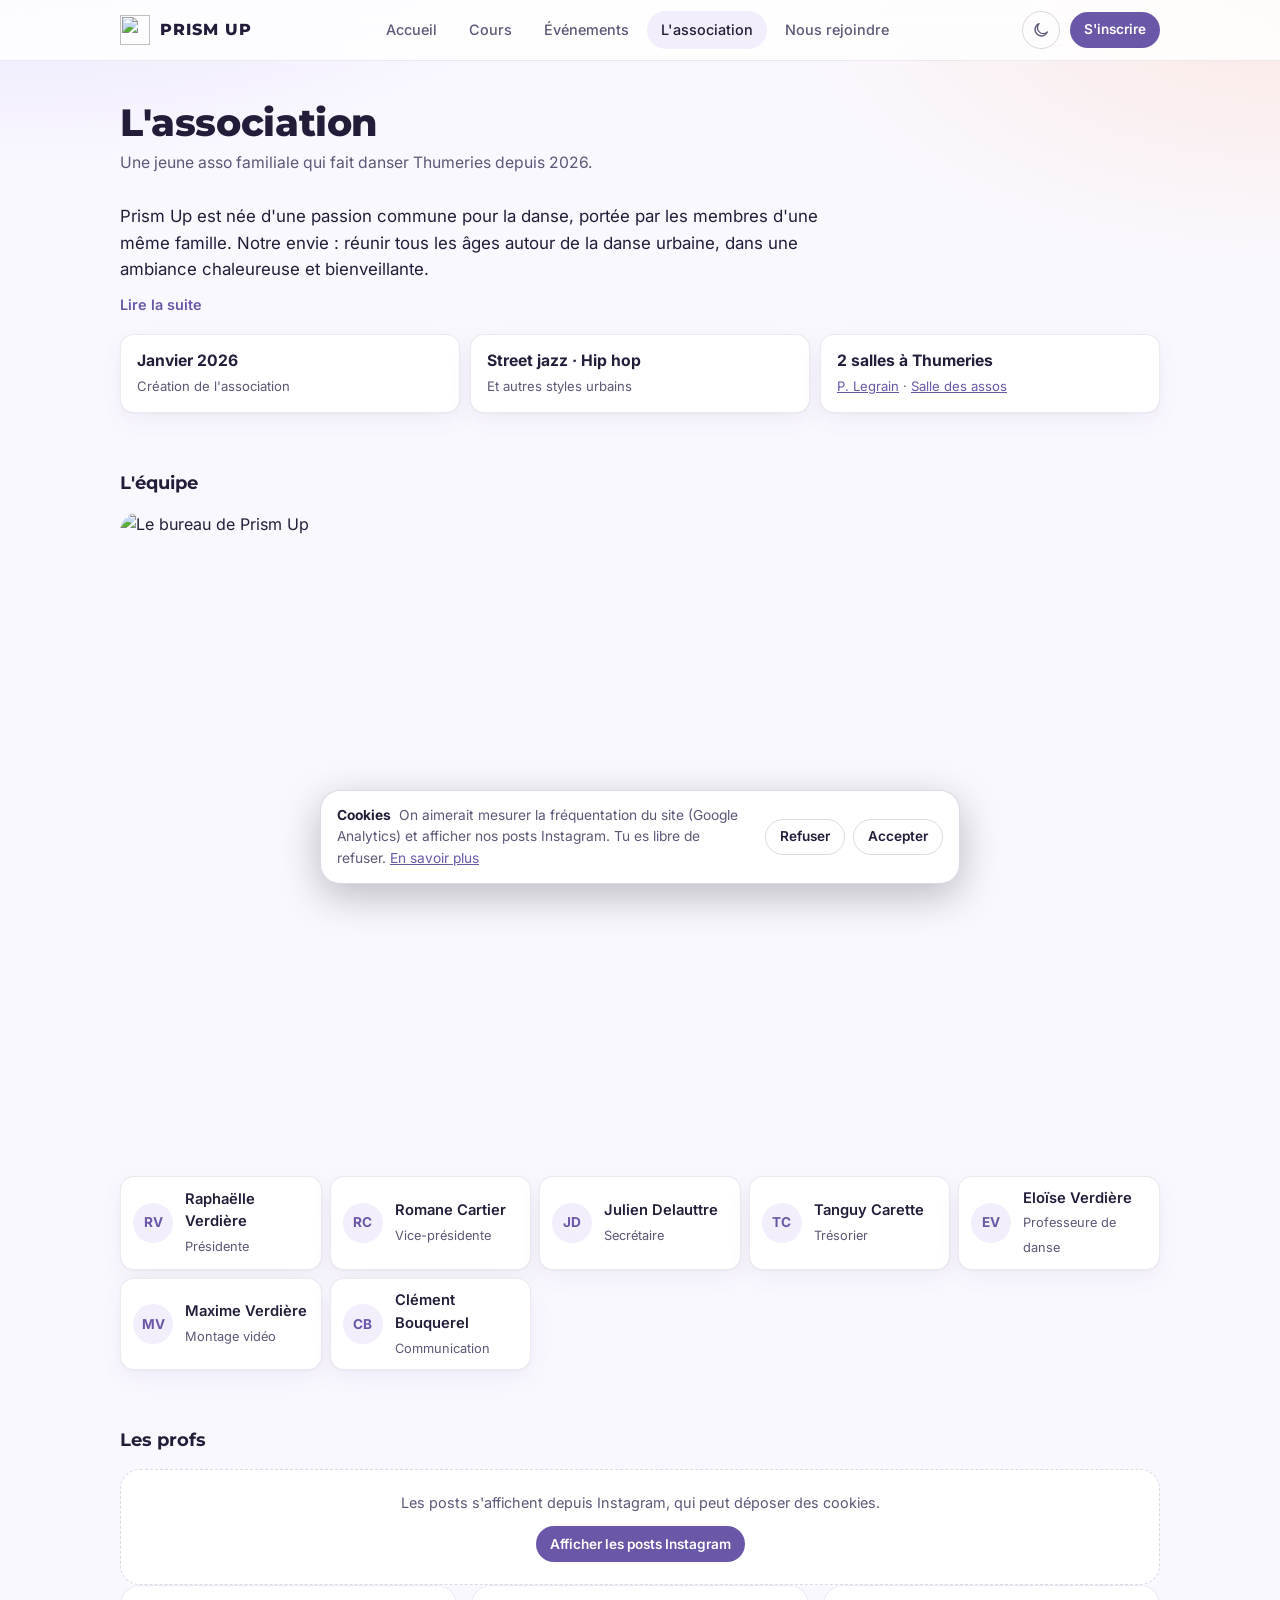
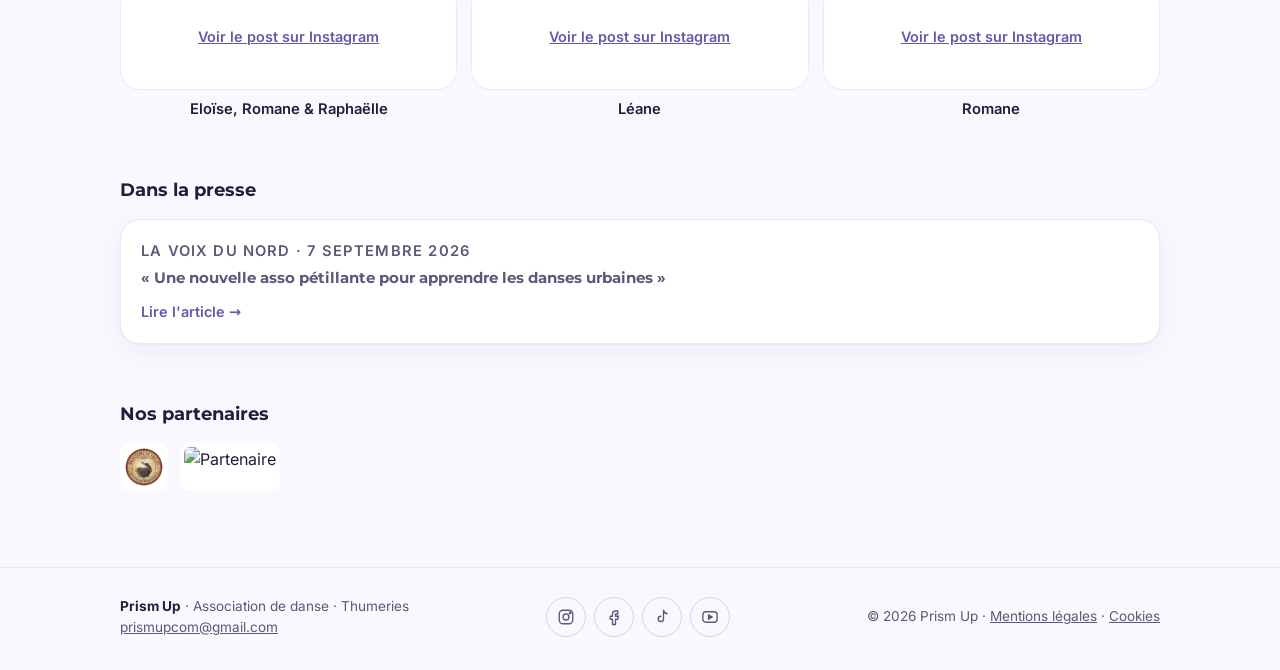
==== commit 09b8df36: "Interface plus sobre : emojis remplacés par des icônes au trait - Jeu d'icônes SVG au trait (calendr" ====
--- a/association.html
+++ b/association.html
@@ -27,7 +27,7 @@
         (matchMedia("(prefers-color-scheme: light)").matches ? "light" : "dark");
     } catch (e) { document.documentElement.dataset.theme = "dark"; }
   </script>
-  <link rel="stylesheet" href="css/style.css?v=202610061341">
+  <link rel="stylesheet" href="css/style.css?v=202611131531">
 </head>
 <body data-page="association">
 
@@ -88,7 +88,7 @@
 
 </main>
 
-<script src="js/main.js?v=202610061341"></script>
+<script src="js/main.js?v=202611131531"></script>
 <script>
 chargerDonnees().then(() => {
   const initiales = nom => nom.split(" ").map(m => m[0]).join("").slice(0, 2);
--- a/css/style.css
+++ b/css/style.css
@@ -226,7 +226,7 @@
 .list-row { display: flex; align-items: center; gap: 14px; padding: 14px 16px; text-decoration: none; text-align: left; width: 100%; border-top: 1px solid var(--line); }
 .list-row:first-child { border-top: 0; }
 .list-row:hover { background: var(--surface-2); }
-.list-row .ico { width: 38px; height: 38px; border-radius: 12px; background: var(--surface-2); display: grid; place-items: center; flex-shrink: 0; font-size: 1.1rem; }
+.list-row .ico { width: 38px; height: 38px; border-radius: 12px; background: var(--accent-soft); color: var(--accent); display: grid; place-items: center; flex-shrink: 0; }
 .list-row .txt { flex: 1; min-width: 0; }
 .list-row strong { display: block; font-size: 0.95rem; font-weight: 600; }
 .list-row span.sub { display: block; color: var(--muted); font-size: 0.84rem; }
@@ -246,7 +246,7 @@
 .frame.ratio-169 { aspect-ratio: 16 / 9; }
 .frame.poster > .blur { position: absolute; inset: -20px; width: calc(100% + 40px); height: calc(100% + 40px); object-fit: cover; filter: blur(24px) brightness(0.55); }
 .frame.poster > .main { position: relative; object-fit: contain; }
-.frame .placeholder { position: absolute; inset: 0; display: grid; place-items: center; font-size: 2.4rem; background: linear-gradient(135deg, var(--surface-2), var(--placeholder-end)); }
+.frame .placeholder { position: absolute; inset: 0; display: grid; place-items: center; font-size: 0.8rem; font-weight: 700; letter-spacing: 0.08em; text-transform: uppercase; color: var(--muted); background: linear-gradient(135deg, var(--surface-2), var(--placeholder-end)); }
 
 /* ─── FEUILLE / MODALE (bottom sheet sur mobile) ─── */
 .sheet-backdrop { position: fixed; inset: 0; z-index: 500; background: rgba(0, 0, 0, 0.6); display: none; align-items: center; justify-content: center; padding: 20px; }
@@ -258,7 +258,9 @@
 .sheet h2 { font-family: var(--font-title); font-size: 1.35rem; font-weight: 800; line-height: 1.2; margin-bottom: 6px; padding-right: 36px; }
 .sheet .facts { display: flex; flex-direction: column; gap: 10px; margin: 16px 0; padding: 14px 16px; background: var(--surface-2); border-radius: var(--radius); }
 .sheet .facts div { display: flex; gap: 10px; font-size: 0.92rem; }
-.sheet .facts div > span:first-child { width: 22px; flex-shrink: 0; text-align: center; }
+.sheet .facts div > span:first-child { width: 22px; flex-shrink: 0; display: flex; justify-content: center; padding-top: 2px; color: var(--muted); }
+.statut { display: block; width: 9px; height: 9px; margin-top: 4px; border-radius: 50%; background: var(--ok); }
+.statut.full { background: var(--full); }
 .sheet .desc { color: var(--muted); font-size: 0.95rem; white-space: pre-line; }
 .sheet .actions { display: flex; flex-direction: column; gap: 10px; margin-top: 20px; }
 .sheet .actions .btn-row .btn { flex: 1; }
@@ -431,38 +433,34 @@
 /* ─── BANDEAU D'ALERTE (modifiable depuis /admin) ─── */
 .alert-bar { display: block; background: var(--accent-soft); border-bottom: 1px solid var(--line); text-decoration: none; font-size: 0.9rem; font-weight: 600; position: relative; z-index: 2; }
 .alert-bar .wrap { display: flex; align-items: center; gap: 10px; padding-top: 10px; padding-bottom: 10px; }
+.alert-bar .alert-ico { display: flex; }
+.ico-inline { display: inline-flex; vertical-align: -2px; }
 .alert-bar .chev { margin-left: auto; color: var(--faint); }
 .alert-bar.urgent { background: var(--full-soft); color: var(--full); }
 
-/* ─── QUEL COURS POUR MOI ? ─── */
-.finder .finder-q { font-weight: 600; font-size: 0.9rem; color: var(--muted); margin-bottom: 10px; }
-.finder .chips { margin: 0 -20px; padding: 0 20px 2px; }
-.finder-summary { margin: 16px 0 10px; font-size: 0.92rem; color: var(--muted); }
-.finder-summary strong { color: var(--text); }
-.finder-sub { margin: 14px 0 8px; font-size: 0.78rem; font-weight: 700; text-transform: uppercase; letter-spacing: 0.06em; color: var(--muted); }
-.finder .list { box-shadow: none; }
-.finder .list-row .txt strong { white-space: nowrap; overflow: hidden; text-overflow: ellipsis; }
-.finder .date-block b { font-size: 0.95rem; text-transform: capitalize; }
-.finder .date-block span { font-size: 0.7rem; text-transform: none; }
-
-/* ─── SOUVENIRS : bandes de photos qui défilent ─── */
-.souvenirs { display: flex; flex-direction: column; gap: 10px; margin: 0 -20px; overflow: hidden;
-  -webkit-mask-image: linear-gradient(90deg, transparent, #000 8%, #000 92%, transparent);
-  mask-image: linear-gradient(90deg, transparent, #000 8%, #000 92%, transparent); }
-.marquee { overflow: hidden; }
-.marquee-track { display: flex; gap: 10px; width: max-content; animation: defile var(--duree, 60s) linear infinite; }
-.marquee.reverse .marquee-track { animation-direction: reverse; }
-.souvenirs:hover .marquee-track { animation-play-state: paused; }
-.souvenir { flex-shrink: 0; height: 150px; aspect-ratio: 3 / 2; border-radius: 16px; overflow: hidden; background: var(--surface-2); transform: rotate(-1deg); transition: transform .3s; }
-.marquee.reverse .souvenir { transform: rotate(1deg); }
-.souvenir img { width: 100%; height: 100%; object-fit: cover; opacity: 0; transition: opacity .6s, transform .4s; }
+/* ─── SOUVENIRS : bandes de photos qui défilent en continu ───
+   Pas de mask-image (Safari affiche mal un masque sur un contenu animé) :
+   les bords sont fondus par un dégradé posé par-dessus. */
+.souvenirs { display: flex; flex-direction: column; gap: 10px; margin: 0 -20px; }
+.marquee { position: relative; overflow: hidden; }
+.marquee::before, .marquee::after { content: ""; position: absolute; top: 0; bottom: 0; width: 40px; z-index: 2; pointer-events: none; }
+.marquee::before { left: 0; background: linear-gradient(90deg, var(--bg), transparent); }
+.marquee::after { right: 0; background: linear-gradient(270deg, var(--bg), transparent); }
+.marquee-track { display: flex; gap: 10px; width: max-content;
+  -webkit-animation: defile var(--duree, 60s) linear infinite; animation: defile var(--duree, 60s) linear infinite; }
+.marquee.reverse .marquee-track { -webkit-animation-name: defile-inverse; animation-name: defile-inverse; }
+.souvenirs:hover .marquee-track { -webkit-animation-play-state: paused; animation-play-state: paused; }
+.souvenir { flex-shrink: 0; width: 225px; height: 150px; border-radius: 16px; overflow: hidden; background: var(--surface-2); }
+.souvenir img { display: block; width: 100%; height: 100%; object-fit: cover; opacity: 0; transition: opacity .6s; }
 .souvenirs.is-ready .souvenir img { opacity: 1; }
-.souvenir:hover { transform: rotate(0) scale(1.04); z-index: 1; }
+@-webkit-keyframes defile { from { -webkit-transform: translateX(0); } to { -webkit-transform: translateX(-50%); } }
 @keyframes defile { from { transform: translateX(0); } to { transform: translateX(-50%); } }
-@media (min-width: 761px) { .souvenir { height: 200px; } .souvenirs { margin: 0; } }
+@-webkit-keyframes defile-inverse { from { -webkit-transform: translateX(-50%); } to { -webkit-transform: translateX(0); } }
+@keyframes defile-inverse { from { transform: translateX(-50%); } to { transform: translateX(0); } }
+@media (min-width: 761px) { .souvenir { width: 285px; height: 190px; } .souvenirs { margin: 0; } }
 @media (prefers-reduced-motion: reduce) {
   .marquee { overflow-x: auto; }
-  .marquee-track { animation: none; }
+  .marquee-track { -webkit-animation: none; animation: none; }
 }
 
 /* ─── INSTALLER L'APPLI ─── */
@@ -498,7 +496,6 @@
 .legal ul { padding-left: 20px; }
 .legal strong { color: var(--text); }
 .legal a { color: var(--accent); }
-.a-completer { background: var(--warm-soft); color: var(--warm); padding: 0 6px; border-radius: 6px; font-weight: 600; }
 
 /* ─── FORMULAIRES ─── */
 .field { display: flex; flex-direction: column; gap: 6px; margin-bottom: 14px; }
@@ -562,6 +559,27 @@
   .spotlight.solo .poster-card h4 { font-size: 1.05rem; }
 }
 
+/* Visuel automatique quand un événement n'a pas d'affiche (champ « accroche ») */
+.auto-poster { background: radial-gradient(120% 90% at 20% 10%, rgba(255, 179, 138, 0.55), transparent 60%), radial-gradient(120% 90% at 90% 100%, rgba(198, 187, 255, 0.6), transparent 60%), linear-gradient(160deg, #3a2a5c, #1c1530); }
+.auto-poster .auto { position: absolute; inset: 0; display: flex; flex-direction: column; align-items: center; justify-content: center; gap: 4px; padding: 16px; text-align: center; color: #fff; }
+.auto-poster .auto-acc { font-family: var(--font-title); font-weight: 800; font-size: clamp(3rem, 12vw, 5.5rem); line-height: 1; letter-spacing: -0.03em; background: linear-gradient(180deg, #fff, #ffd9c2); -webkit-background-clip: text; background-clip: text; color: transparent; }
+.auto-poster .auto-titre { font-weight: 600; font-size: 0.85rem; opacity: 0.85; max-width: 22ch; }
+.spotlight:not(.solo) .auto-poster .auto-acc { font-size: clamp(2.6rem, 9vw, 4.5rem); }
+.poster-card .auto-titre { display: none; }
+.spotlight-head .spotlight-dates { color: var(--muted); font-size: 0.88rem; margin-top: 2px; }
+.date-block small { font-size: 0.75em; }
+.poster-card .meta strong { color: var(--text); font-weight: 600; }
+
+/* Fiche événement : points clés, « Vous êtes… », billetterie intégrée */
+.points-cles { list-style: none; display: flex; flex-direction: column; gap: 8px; margin: 4px 0 16px; padding: 14px 16px; border-radius: var(--radius); background: var(--warm-soft); border: 1px solid var(--line); }
+.points-cles li { position: relative; padding-left: 18px; font-size: 0.93rem; font-weight: 500; }
+.points-cles li::before { content: ""; position: absolute; left: 2px; top: 0.55em; width: 6px; height: 6px; border-radius: 50%; background: var(--warm); }
+.sheet-sous-titre { font-size: 0.78rem; font-weight: 700; text-transform: uppercase; letter-spacing: 0.06em; color: var(--muted); margin: 18px 0 8px; }
+.pour-qui { display: flex; flex-direction: column; gap: 8px; }
+.pour-qui div { padding: 10px 12px; border-radius: 12px; background: var(--surface-2); font-size: 0.88rem; display: flex; flex-direction: column; gap: 2px; }
+.pour-qui span { color: var(--muted); }
+.ha-widget { width: 100%; height: 750px; border: 0; border-radius: var(--radius); background: #fff; }
+
 /* ─── CARROUSEL PHOTOS (fiche événement) ───
    Toutes les photos dans un cadre de même taille, entières, sur fond flou. */
 .carousel { position: relative; background: #0d0a16; }
